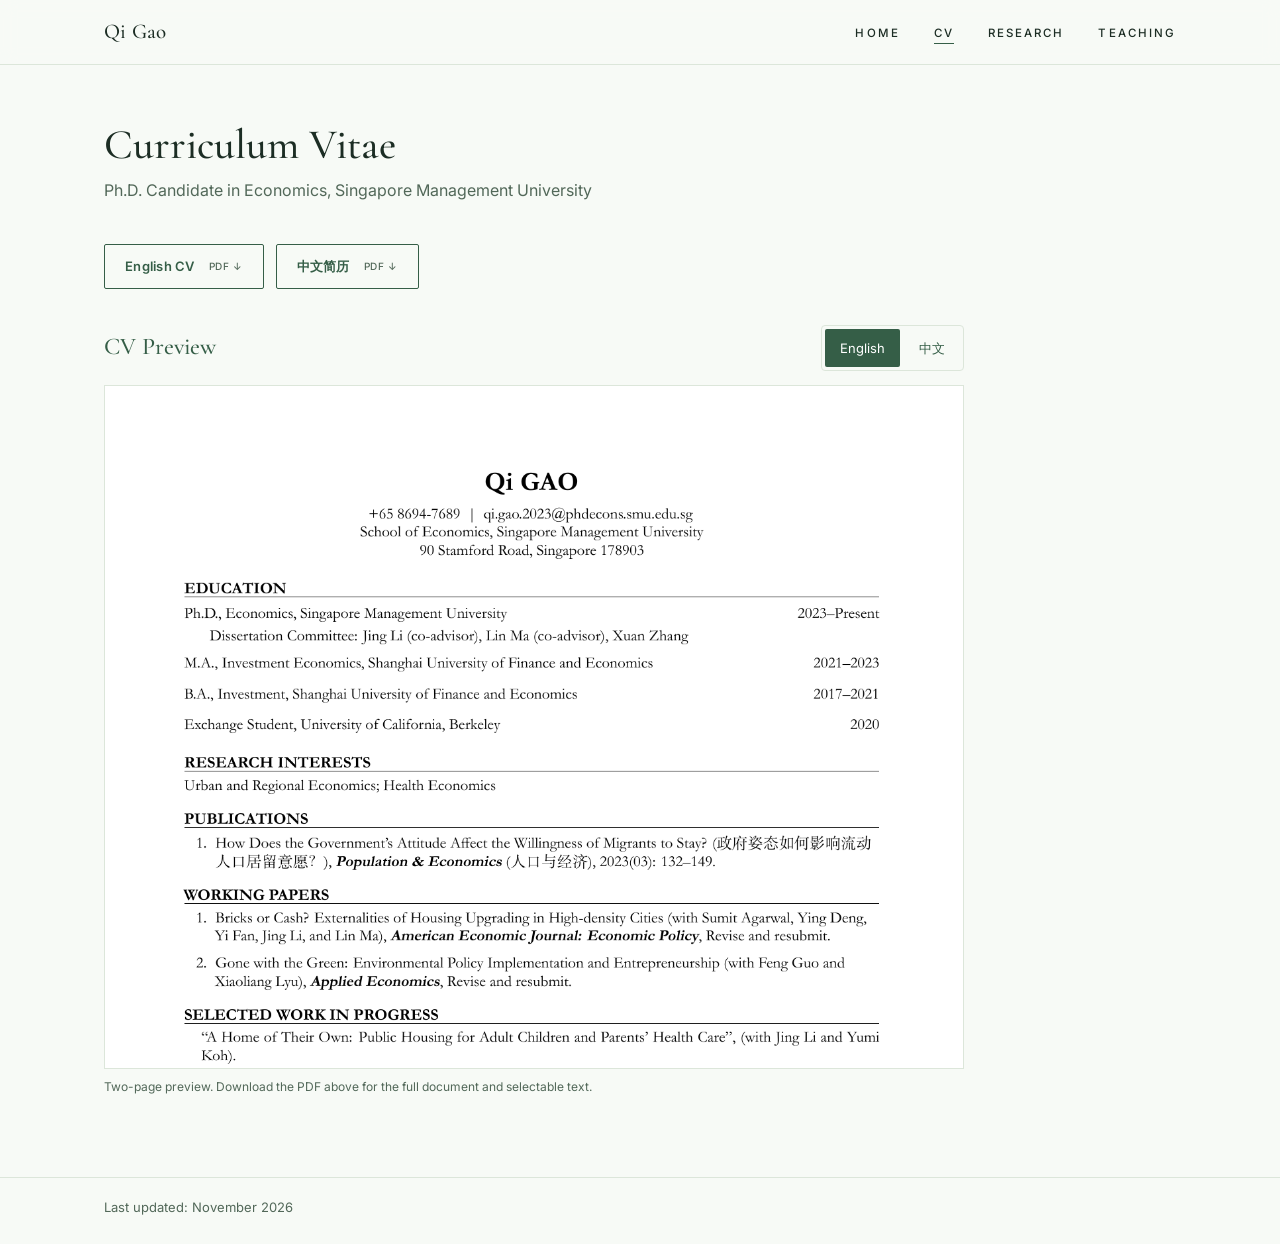
==== cv.html @ eed4ba55 "Update website" ====
<!doctype html>
<html lang="en">
<head>
  <meta charset="utf-8">
  <meta name="viewport" content="width=device-width, initial-scale=1">
  <meta name="theme-color" content="#f7faf6">
  <title>CV | Qi Gao</title>
  <meta name="description" content="Download and preview Qi Gao’s curriculum vitae in English and Chinese.">
  <link rel="preconnect" href="https://fonts.googleapis.com">
  <link rel="preconnect" href="https://fonts.gstatic.com" crossorigin>
  <link rel="stylesheet" href="https://fonts.googleapis.com/css2?family=Cormorant+Garamond:wght@500;600&amp;family=Inter:wght@400;500;600;700&amp;display=swap">
  <link rel="stylesheet" href="style.css?v=20261111-2">
  <script src="site.js?v=20261111" defer></script>
</head>
<body>
  <a class="skip-link" href="#main">Skip to content</a>
  <header class="topbar">
    <div class="inner">
      <a class="logo" href="index.html">Qi Gao</a>
      <nav class="navigation" aria-label="Main navigation">
        <button class="menu-toggle" type="button" aria-label="Open menu" aria-controls="primary-menu" aria-expanded="false">
          <span></span><span></span><span></span>
        </button>
        <ul class="menu" id="primary-menu">
          <li><a href="index.html">Home</a></li>
          <li><a href="cv.html" aria-current="page">CV</a></li>
          <li><a href="research.html">Research</a></li>
          <li><a href="teaching.html">Teaching</a></li>
        </ul>
      </nav>
    </div>
  </header>

  <main id="main">
<section class="page cv-page">
  <h1>Curriculum Vitae</h1>
  <p class="lede">Ph.D. Candidate in Economics, Singapore Management University</p>
  <div class="cv-downloads" aria-label="Download curriculum vitae">
    <a class="button" href="GaoQi.pdf" download="GaoQi.pdf">English CV <span class="file-type">PDF ↓</span></a>
    <a class="button" href="GaoQi_zh.pdf" download="GaoQi_zh.pdf" lang="zh-CN" hreflang="zh-CN">中文简历 <span class="file-type">PDF ↓</span></a>
  </div>

  <div class="cv-preview-heading">
    <h2 id="preview-heading">CV Preview</h2>
    <div class="cv-switch" role="group" aria-label="CV preview language">
      <button type="button" data-cv="en" aria-pressed="true" aria-controls="cv-preview">English</button>
      <button type="button" data-cv="zh" aria-pressed="false" aria-controls="cv-preview" lang="zh-CN">中文</button>
    </div>
  </div>
  <p class="sr-only" id="preview-status" role="status">Showing the English CV.</p>
  <div class="cv-preview" id="cv-preview" role="region" tabindex="0" aria-label="English CV preview, two pages">
    <img src="assets/cv-preview/en-1.png" alt="English CV, page 1 of 2" width="1273" height="1800">
    <img src="assets/cv-preview/en-2.png" alt="English CV, page 2 of 2" width="1273" height="1800" loading="lazy">
  </div>
  <p class="preview-note">Two-page preview. Download the PDF above for the full document and selectable text.</p>



</section>
  </main>

  <footer class="footer">
    <p>Last updated: <time datetime="2026-11">November 2026</time></p>
  </footer>
</body>
</html>
---- style.css ----
/* Qi Gao — academic website
   Layout: translucent top bar; two-column hero on Home; single column on inner pages.
   Fonts: Cormorant Garamond (name, headings) + Inter (text).
   To change colors, edit the values in :root only. */
:root {
  --bg: #f7faf6;            /* page background */
  --ink: #1c2d24;           /* main text */
  --body: #344a3d;          /* paragraph text */
  --muted: #526859;         /* secondary text */
  --line: #dce6da;          /* borders */
  --accent: #355e47;          /* deep green: accents, headings, links */
  --accent-light: #b9ccb7;    /* photo frame, underlines */
  --accent-wash: #edf4eb;     /* badges, hover */
  --display: "Cormorant Garamond", "Playfair Display", Georgia, "Songti SC", serif;
  --sans: "Inter", -apple-system, "Helvetica Neue", Arial, "PingFang SC", "Microsoft YaHei", sans-serif;
}

* { box-sizing: border-box; }
html { -webkit-text-size-adjust: 100%; scroll-padding-top: 80px; }
body {
  margin: 0; color: var(--ink); font-family: var(--sans); font-size: 16px; line-height: 1.7;
  background-color: var(--bg);
  min-height: 100vh; display: flex; flex-direction: column;
}
img { max-width: 100%; display: block; }
a { color: var(--accent); text-decoration: none; border-bottom: 1px solid var(--accent-light); }
a:hover, a:focus-visible { color: var(--ink); border-bottom-color: var(--accent); }
:focus-visible { outline: 2px solid var(--accent); outline-offset: 3px; }

/* ===== Top bar ===== */
.topbar {
  position: sticky; top: 0; z-index: 10;
  background: rgba(247, 250, 246, 0.88); backdrop-filter: blur(8px); -webkit-backdrop-filter: blur(8px);
  border-bottom: 1px solid var(--line);
}
.topbar .inner {
  max-width: 1120px; margin: 0 auto; padding: 0 24px; height: 64px;
  display: flex; align-items: center; justify-content: space-between; gap: 16px;
}
.logo { font-family: var(--display); font-size: 21px; font-weight: 500; color: var(--ink); border: 0; letter-spacing: .2px; }
.logo .cn { margin-left: 8px; font-size: 18px; }
.logo:hover { color: var(--accent); }
.menu { list-style: none; margin: 0; padding: 0; display: flex; gap: 34px; }
.menu a {
  font-size: 11.5px; font-weight: 500; letter-spacing: .18em; text-transform: uppercase;
  color: var(--ink); border: 0; padding-bottom: 4px; position: relative;
}
.menu a::after {
  content: ""; position: absolute; left: 0; right: 0; bottom: 0; height: 1px;
  background: var(--accent); transform: scaleX(0); transition: transform .2s ease;
}
.menu a:hover::after, .menu a[aria-current="page"]::after { transform: scaleX(1); }
.menu-toggle {
  display: none; background: none; border: 0; padding: 11px; cursor: pointer; min-width: 44px; min-height: 44px; justify-content: center;
  flex-direction: column; gap: 5px;
}
.menu-toggle span { display: block; width: 22px; height: 1.5px; background: var(--ink); }

main { flex: 1; width: 100%; max-width: 1120px; margin: 0 auto; padding: 0 24px; }

/* ===== Home hero ===== */
.hero {
  display: grid; grid-template-columns: minmax(0, 1fr) 210px; gap: 64px; align-items: start;
  padding: 64px 0 76px;
}
.hero h1 { font-family: var(--sans); font-size: 34px; font-weight: 700; line-height: 1.3; margin: 0 0 22px; }
.hero p { margin: 0 0 16px; max-width: 66ch; color: var(--body); font-size: 15.7px; line-height: 1.85; }
.badge {
  display: inline-block; margin: 0 0 22px; padding: 3px 12px; border-radius: 999px;
  background: var(--accent-wash); color: var(--accent); font-size: 12.5px; font-weight: 600; letter-spacing: .06em;
}
.links { list-style: none; margin: 30px 0 0; padding: 0; display: flex; flex-wrap: wrap; gap: 14px 28px; }
.links a { display: inline-flex; align-items: center; gap: 8px; color: var(--ink); border: 0; font-size: 14px; }
.links a:hover { color: var(--accent); }
.links svg { width: 18px; height: 18px; fill: currentColor; flex: none; }

/* Photo with an offset frame */
.portrait { position: relative; width: 210px; max-width: 100%; justify-self: end; margin: 16px 10px 0 0; }
.portrait::before {
  content: ""; position: absolute; top: -9px; right: -9px; bottom: 9px; left: 9px;
  border: 1px solid var(--accent-light); border-radius: 2px;
}
.portrait img { position: relative; width: 100%; aspect-ratio: 3 / 4; object-fit: cover; border-radius: 2px; }

/* ===== Inner pages ===== */
.page { padding: 56px 0 80px; max-width: 860px; }
.page h1 { font-family: var(--display); font-size: 42px; font-weight: 500; line-height: 1.15; margin: 0 0 8px; }
.page .lede { color: var(--muted); margin: 0 0 40px; }
.page h2 {
  font-family: var(--display); font-size: 27px; font-weight: 500; color: var(--accent);
  margin: 44px 0 14px; padding-bottom: 8px; border-bottom: 1px solid var(--line);
}
.page h3 { font-size: 13px; font-weight: 600; letter-spacing: .12em; text-transform: uppercase; color: var(--muted); margin: 26px 0 10px; }

/* Papers */
.paper { padding: 18px 0 20px; border-bottom: 1px solid var(--line); }
.paper:last-child { border-bottom: 0; }
.paper .title { font-size: 17px; font-weight: 600; line-height: 1.5; margin: 0 0 4px; color: var(--ink); letter-spacing: normal; text-transform: none; }
.paper .meta { margin: 0; color: var(--muted); font-size: 14.5px; }
.paper .status { margin: 2px 0 0; color: var(--body); font-size: 14.5px; }
.paper .actions { display: flex; flex-wrap: wrap; gap: 6px 22px; margin: 10px 0 0; font-size: 14px; }
.paper details { font-size: 14.5px; }
.paper summary { cursor: pointer; color: var(--accent); list-style: none; display: inline; }
.paper summary::-webkit-details-marker { display: none; }
.paper summary::before { content: "+ "; }
.paper details[open] summary::before { content: "− "; }
.paper details p { margin: 10px 0 0; color: var(--body); line-height: 1.8; max-width: 70ch; }

/* Dated lists (teaching) */
.dated { list-style: none; margin: 0; padding: 0; }
.dated li { display: grid; grid-template-columns: 130px minmax(0, 1fr); gap: 16px; padding: 8px 0; border-bottom: 1px solid var(--line); }
.dated li:last-child { border-bottom: 0; }
.dated .when { color: var(--muted); font-variant-numeric: tabular-nums; font-size: 14.5px; }

/* CV page */
.button {
  display: inline-block; padding: 10px 20px; border: 1px solid var(--accent); border-radius: 2px;
  color: var(--accent); font-size: 13px; font-weight: 600; letter-spacing: .02em;
}
.button:hover { background: var(--accent); color: #ffffff; border-color: var(--accent); }
.cv-preview { width: 100%; height: 76vh; min-height: 480px; border: 1px solid var(--line); margin-top: 14px; background: #fff; overflow: auto; scrollbar-gutter: stable; }
.cv-preview img { width: 100%; height: auto; }
.cv-preview img + img { border-top: 8px solid var(--line); }
.preview-note { font-size: 12px; color: var(--muted); margin: 8px 0 0; }

.footer { border-top: 1px solid var(--line); }
.footer p { max-width: 1120px; margin: 0 auto; padding: 18px 24px 26px; color: var(--muted); font-size: 13px; }

@media (prefers-reduced-motion: reduce) { * { transition: none !important; } }

@media (max-width: 860px) {
  .hero { grid-template-columns: minmax(0, 1fr) 180px; gap: 32px; padding: 44px 0 64px; }
  .portrait { width: 180px; }
  .hero h1 { font-size: 30px; }
}
@media (max-width: 680px) {
  .topbar .inner { padding: 0 18px; }
  main { padding: 0 18px; }
  .menu-toggle { display: flex; }
  .menu {
    display: none; position: absolute; top: 64px; left: 0; right: 0;
    flex-direction: column; gap: 0; padding: 8px 18px 14px;
    background: rgba(247, 250, 246, 0.98); border-bottom: 1px solid var(--line);
  }
  .menu.open { display: flex; }
  .menu li a { display: block; padding: 12px 0; }
  .menu a::after { display: none; }
  .menu a[aria-current="page"] { color: var(--accent); }
  .page { padding: 40px 0 64px; }
  .page h1 { font-size: 34px; }
  .hero { grid-template-columns: 1fr; gap: 28px; }
  .portrait { justify-self: start; width: 160px; margin: 0 0 0 0; }
  .hero p a { overflow-wrap: anywhere; }
  .dated li { grid-template-columns: 1fr; gap: 0; }
}

/* Shared navigation and compact CV controls */
.navigation { display: flex; align-items: center; }
.skip-link { position: fixed; top: -100px; left: 18px; z-index: 20; background: var(--bg); padding: 10px 16px; }
.skip-link:focus { top: 10px; }
.sr-only { position: absolute; width: 1px; height: 1px; padding: 0; margin: -1px; overflow: hidden; clip-path: inset(50%); white-space: nowrap; border: 0; }
.hero .badge { color: var(--accent); font-size: 12.5px; line-height: 1.7; margin-bottom: 22px; }
.hero .name-cn { font-size: 20px; font-weight: 400; margin-left: 10px; color: var(--muted); vertical-align: middle; }
.file-type { font-size: 10px; font-weight: 500; letter-spacing: .06em; color: var(--muted); }
.button:hover .file-type { color: #fff; }
.original-title { margin: 4px 0 6px; font-size: 15px; color: var(--body); }
.course-level, .entry-detail { color: var(--muted); }
.entry-detail { display: inline-block; font-size: 14px; margin-top: 4px; }
.cv-downloads { display: flex; flex-wrap: wrap; gap: 12px; }
.cv-downloads .button { display: inline-flex; align-items: center; gap: 14px; min-height: 44px; }
.cv-preview-heading { display: flex; flex-wrap: wrap; align-items: center; justify-content: space-between; gap: 14px; margin-top: 36px; }
.cv-preview-heading h2 { margin: 0; padding: 0; border: 0; font-size: 24px; }
.cv-switch { display: flex; gap: 4px; padding: 3px; border: 1px solid var(--line); border-radius: 4px; }
.cv-switch button { font: inherit; font-size: 13px; color: var(--accent); border: 1px solid transparent; border-radius: 2px; background: transparent; padding: 7px 14px; min-height: 38px; cursor: pointer; }
.cv-switch button[aria-pressed="true"] { background: var(--accent); color: #fff; }
.cv-switch button:hover { border-color: var(--accent); }
.service-list { display: grid; grid-template-columns: 160px minmax(0, 1fr); gap: 14px 18px; margin: 20px 0 0; }
.service-list dt { color: var(--muted); font-size: 14px; }
.service-list dd { margin: 0; color: var(--body); }
@media (max-width: 680px) {
  .service-list { grid-template-columns: 1fr; gap: 4px; }
  .service-list dd { margin-bottom: 14px; }
  .cv-preview { height: 65vh; min-height: 360px; }
  .cv-switch button { min-height: 44px; }
}

/* Education follows the Home introduction. */
.page.home-education { padding-top: 0; }
.page.home-education h2 { margin-top: 0; }
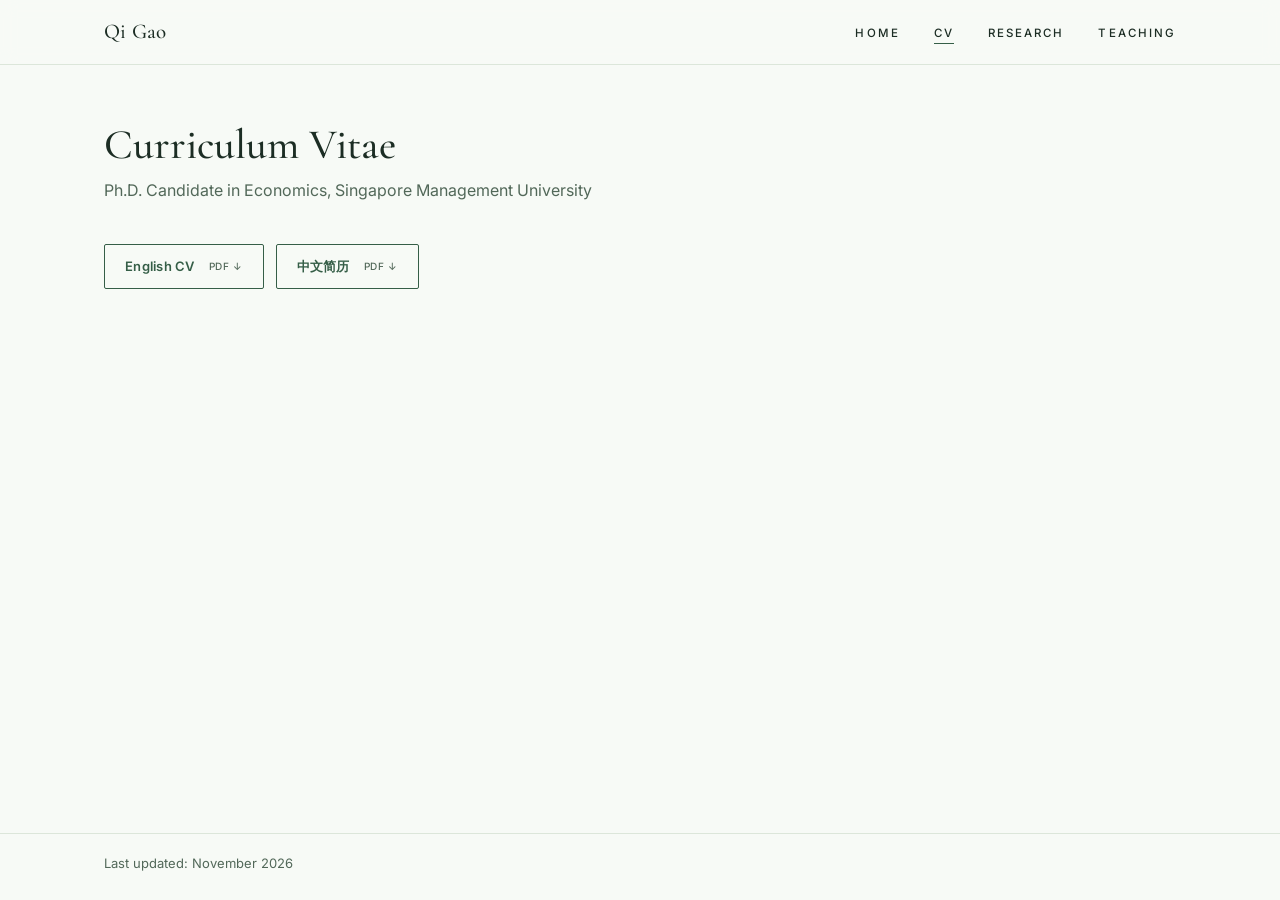
==== commit f2ca583a: "Add files via upload" ====
--- a/cv.html
+++ b/cv.html
@@ -3,26 +3,27 @@
 <head>
   <meta charset="utf-8">
   <meta name="viewport" content="width=device-width, initial-scale=1">
+  <meta name="robots" content="noindex, nofollow, noimageindex">
   <meta name="theme-color" content="#f7faf6">
   <title>CV | Qi Gao</title>
-  <meta name="description" content="Download and preview Qi Gao’s curriculum vitae in English and Chinese.">
+  <meta name="description" content="Download Qi Gao’s curriculum vitae in English and Chinese.">
   <link rel="preconnect" href="https://fonts.googleapis.com">
   <link rel="preconnect" href="https://fonts.gstatic.com" crossorigin>
   <link rel="stylesheet" href="https://fonts.googleapis.com/css2?family=Cormorant+Garamond:wght@500;600&amp;family=Inter:wght@400;500;600;700&amp;display=swap">
   <link rel="stylesheet" href="style.css?v=20261111-2">
-  <script src="site.js?v=20261111" defer></script>
+  <script src="site.js?v=20261112-no-preview" defer></script>
 </head>
 <body>
   <a class="skip-link" href="#main">Skip to content</a>
   <header class="topbar">
     <div class="inner">
-      <a class="logo" href="index.html">Qi Gao</a>
+      <a class="logo" href="index.html?v=20261111-home2">Qi Gao</a>
       <nav class="navigation" aria-label="Main navigation">
         <button class="menu-toggle" type="button" aria-label="Open menu" aria-controls="primary-menu" aria-expanded="false">
           <span></span><span></span><span></span>
         </button>
         <ul class="menu" id="primary-menu">
-          <li><a href="index.html">Home</a></li>
+          <li><a href="index.html?v=20261111-home2">Home</a></li>
           <li><a href="cv.html" aria-current="page">CV</a></li>
           <li><a href="research.html">Research</a></li>
           <li><a href="teaching.html">Teaching</a></li>
@@ -40,22 +41,6 @@
     <a class="button" href="GaoQi_zh.pdf" download="GaoQi_zh.pdf" lang="zh-CN" hreflang="zh-CN">中文简历 <span class="file-type">PDF ↓</span></a>
   </div>
 
-  <div class="cv-preview-heading">
-    <h2 id="preview-heading">CV Preview</h2>
-    <div class="cv-switch" role="group" aria-label="CV preview language">
-      <button type="button" data-cv="en" aria-pressed="true" aria-controls="cv-preview">English</button>
-      <button type="button" data-cv="zh" aria-pressed="false" aria-controls="cv-preview" lang="zh-CN">中文</button>
-    </div>
-  </div>
-  <p class="sr-only" id="preview-status" role="status">Showing the English CV.</p>
-  <div class="cv-preview" id="cv-preview" role="region" tabindex="0" aria-label="English CV preview, two pages">
-    <img src="assets/cv-preview/en-1.png" alt="English CV, page 1 of 2" width="1273" height="1800">
-    <img src="assets/cv-preview/en-2.png" alt="English CV, page 2 of 2" width="1273" height="1800" loading="lazy">
-  </div>
-  <p class="preview-note">Two-page preview. Download the PDF above for the full document and selectable text.</p>
-
-
-
 </section>
   </main>
 
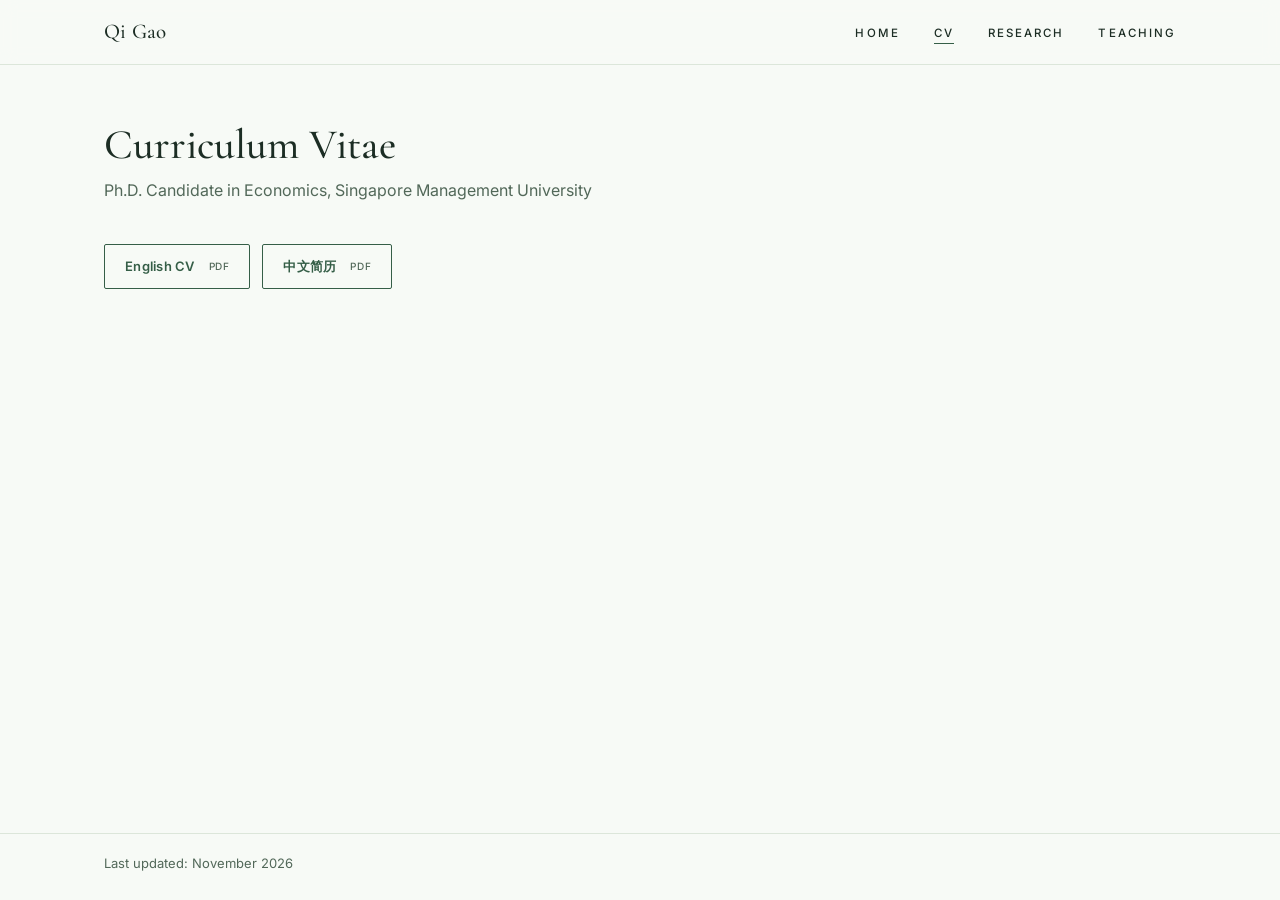
==== commit 70ec9433: "Add files via upload" ====
--- a/cv.html
+++ b/cv.html
@@ -6,7 +6,7 @@
   <meta name="robots" content="noindex, nofollow, noimageindex">
   <meta name="theme-color" content="#f7faf6">
   <title>CV | Qi Gao</title>
-  <meta name="description" content="Download Qi Gao’s curriculum vitae in English and Chinese.">
+  <meta name="description" content="View Qi Gao’s curriculum vitae in English and Chinese.">
   <link rel="preconnect" href="https://fonts.googleapis.com">
   <link rel="preconnect" href="https://fonts.gstatic.com" crossorigin>
   <link rel="stylesheet" href="https://fonts.googleapis.com/css2?family=Cormorant+Garamond:wght@500;600&amp;family=Inter:wght@400;500;600;700&amp;display=swap">
@@ -36,9 +36,9 @@
 <section class="page cv-page">
   <h1>Curriculum Vitae</h1>
   <p class="lede">Ph.D. Candidate in Economics, Singapore Management University</p>
-  <div class="cv-downloads" aria-label="Download curriculum vitae">
-    <a class="button" href="GaoQi.pdf" download="GaoQi.pdf">English CV <span class="file-type">PDF ↓</span></a>
-    <a class="button" href="GaoQi_zh.pdf" download="GaoQi_zh.pdf" lang="zh-CN" hreflang="zh-CN">中文简历 <span class="file-type">PDF ↓</span></a>
+  <div class="cv-downloads" aria-label="View curriculum vitae">
+    <a class="button" href="GaoQi.pdf">English CV <span class="file-type">PDF</span></a>
+    <a class="button" href="GaoQi_zh.pdf" lang="zh-CN" hreflang="zh-CN">中文简历 <span class="file-type">PDF</span></a>
   </div>
 
 </section>
--- a/style.css
+++ b/style.css
@@ -187,3 +187,7 @@
 /* Education follows the Home introduction. */
 .page.home-education { padding-top: 0; }
 .page.home-education h2 { margin-top: 0; }
+
+.copy-email { margin-left: 8px; font: inherit; font-size: 13px; cursor: pointer; min-height: 36px; }
+.copy-email:focus-visible { outline: 2px solid var(--accent); outline-offset: 3px; }
+#copy-email-status { display: inline-block; font-size: 13px; margin-left: 8px; }
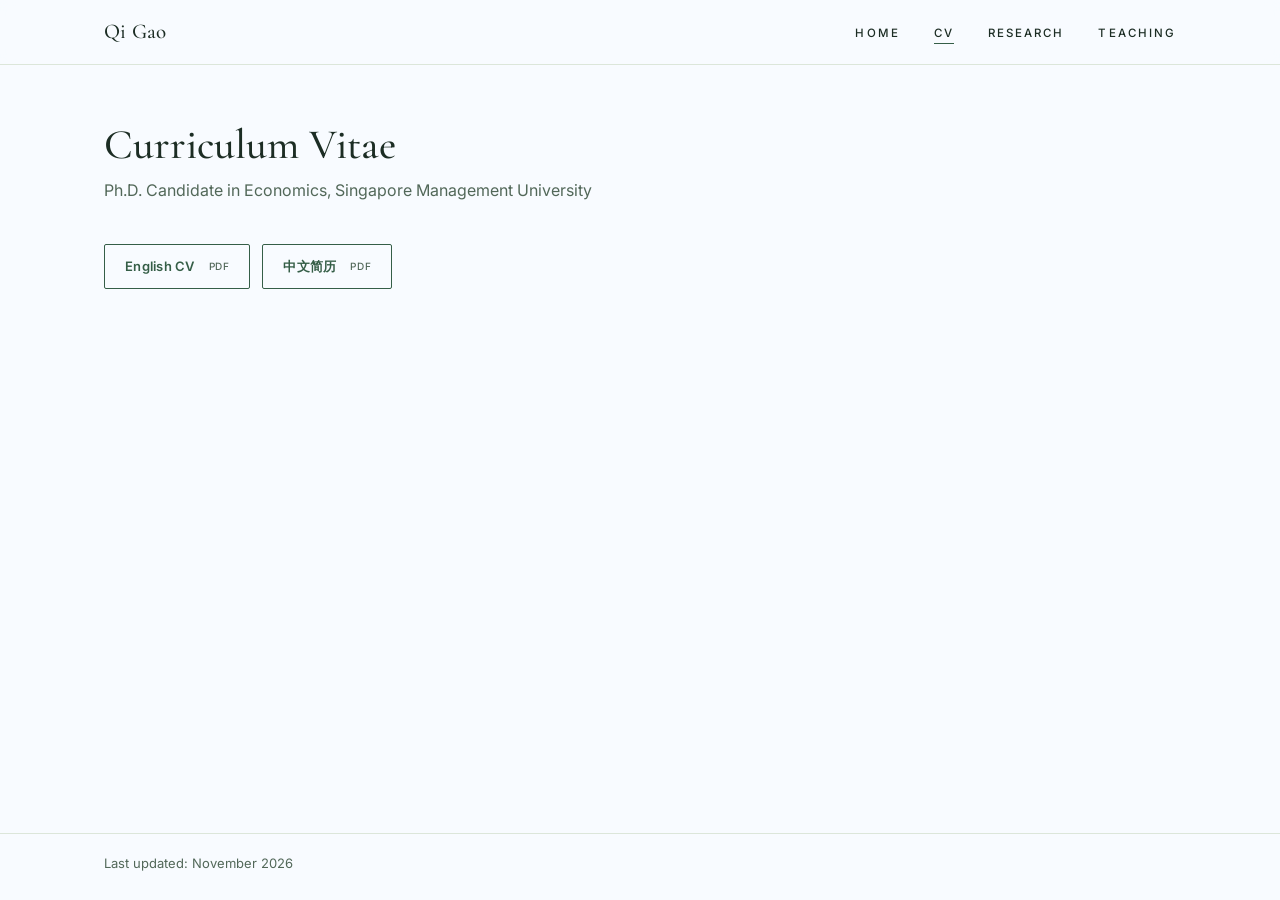
==== commit 9c685627: "Add files via upload" ====
--- a/cv.html
+++ b/cv.html
@@ -4,13 +4,13 @@
   <meta charset="utf-8">
   <meta name="viewport" content="width=device-width, initial-scale=1">
   <meta name="robots" content="noindex, nofollow, noimageindex">
-  <meta name="theme-color" content="#f7faf6">
+  <meta name="theme-color" content="#f8fbff">
   <title>CV | Qi Gao</title>
   <meta name="description" content="View Qi Gao’s curriculum vitae in English and Chinese.">
   <link rel="preconnect" href="https://fonts.googleapis.com">
   <link rel="preconnect" href="https://fonts.gstatic.com" crossorigin>
   <link rel="stylesheet" href="https://fonts.googleapis.com/css2?family=Cormorant+Garamond:wght@500;600&amp;family=Inter:wght@400;500;600;700&amp;display=swap">
-  <link rel="stylesheet" href="style.css?v=20261111-2">
+  <link rel="stylesheet" href="style.css?v=20261125-lightblue">
   <script src="site.js?v=20261112-no-preview" defer></script>
 </head>
 <body>
--- a/style.css
+++ b/style.css
@@ -3,7 +3,7 @@
    Fonts: Cormorant Garamond (name, headings) + Inter (text).
    To change colors, edit the values in :root only. */
 :root {
-  --bg: #f7faf6;            /* page background */
+  --bg: #f8fbff;            /* page background */
   --ink: #1c2d24;           /* main text */
   --body: #344a3d;          /* paragraph text */
   --muted: #526859;         /* secondary text */
@@ -30,7 +30,7 @@
 /* ===== Top bar ===== */
 .topbar {
   position: sticky; top: 0; z-index: 10;
-  background: rgba(247, 250, 246, 0.88); backdrop-filter: blur(8px); -webkit-backdrop-filter: blur(8px);
+  background: rgba(248, 251, 255, 0.88); backdrop-filter: blur(8px); -webkit-backdrop-filter: blur(8px);
   border-bottom: 1px solid var(--line);
 }
 .topbar .inner {
@@ -140,7 +140,7 @@
   .menu {
     display: none; position: absolute; top: 64px; left: 0; right: 0;
     flex-direction: column; gap: 0; padding: 8px 18px 14px;
-    background: rgba(247, 250, 246, 0.98); border-bottom: 1px solid var(--line);
+    background: rgba(248, 251, 255, 0.98); border-bottom: 1px solid var(--line);
   }
   .menu.open { display: flex; }
   .menu li a { display: block; padding: 12px 0; }
@@ -188,6 +188,3 @@
 .page.home-education { padding-top: 0; }
 .page.home-education h2 { margin-top: 0; }
 
-.copy-email { margin-left: 8px; font: inherit; font-size: 13px; cursor: pointer; min-height: 36px; }
-.copy-email:focus-visible { outline: 2px solid var(--accent); outline-offset: 3px; }
-#copy-email-status { display: inline-block; font-size: 13px; margin-left: 8px; }
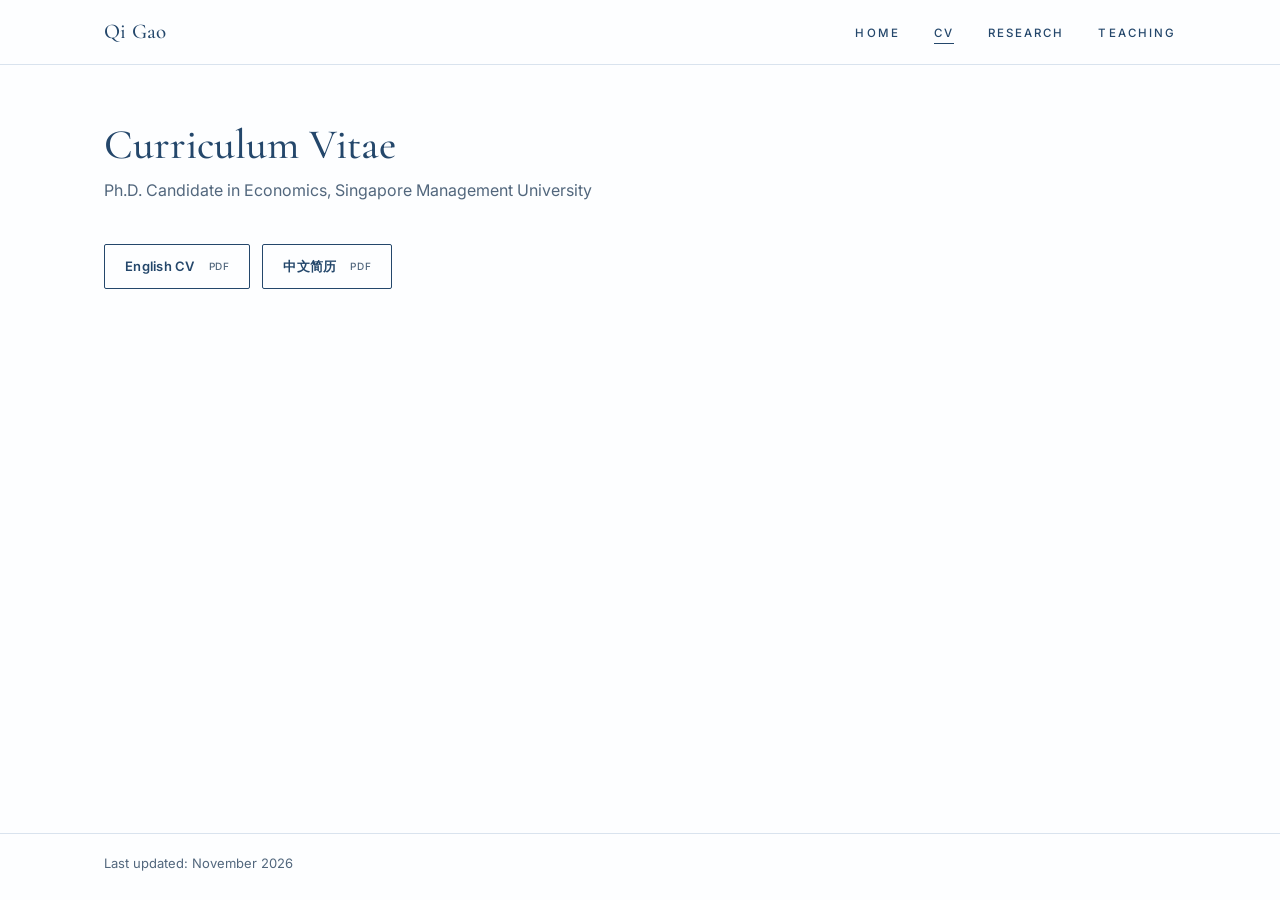
==== commit c9bc5301: "Add files via upload" ====
--- a/cv.html
+++ b/cv.html
@@ -4,13 +4,13 @@
   <meta charset="utf-8">
   <meta name="viewport" content="width=device-width, initial-scale=1">
   <meta name="robots" content="noindex, nofollow, noimageindex">
-  <meta name="theme-color" content="#f8fbff">
+  <meta name="theme-color" content="#fdfeff">
   <title>CV | Qi Gao</title>
   <meta name="description" content="View Qi Gao’s curriculum vitae in English and Chinese.">
   <link rel="preconnect" href="https://fonts.googleapis.com">
   <link rel="preconnect" href="https://fonts.gstatic.com" crossorigin>
   <link rel="stylesheet" href="https://fonts.googleapis.com/css2?family=Cormorant+Garamond:wght@500;600&amp;family=Inter:wght@400;500;600;700&amp;display=swap">
-  <link rel="stylesheet" href="style.css?v=20261125-lightblue">
+  <link rel="stylesheet" href="style.css?v=20261125-medium-photo">
   <script src="site.js?v=20261112-no-preview" defer></script>
 </head>
 <body>
--- a/style.css
+++ b/style.css
@@ -3,14 +3,14 @@
    Fonts: Cormorant Garamond (name, headings) + Inter (text).
    To change colors, edit the values in :root only. */
 :root {
-  --bg: #f8fbff;            /* page background */
-  --ink: #1c2d24;           /* main text */
-  --body: #344a3d;          /* paragraph text */
-  --muted: #526859;         /* secondary text */
-  --line: #dce6da;          /* borders */
-  --accent: #355e47;          /* deep green: accents, headings, links */
-  --accent-light: #b9ccb7;    /* photo frame, underlines */
-  --accent-wash: #edf4eb;     /* badges, hover */
+  --bg: #fdfeff;            /* page background */
+  --ink: #24476b;           /* main text */
+  --body: #243447;          /* paragraph text */
+  --muted: #52677d;         /* secondary text */
+  --line: #d9e3ee;          /* borders */
+  --accent: #24476b;          /* navy blue: accents, headings, links */
+  --accent-light: #bdcede;    /* photo frame, underlines */
+  --accent-wash: #eaf2fa;     /* badges, hover */
   --display: "Cormorant Garamond", "Playfair Display", Georgia, "Songti SC", serif;
   --sans: "Inter", -apple-system, "Helvetica Neue", Arial, "PingFang SC", "Microsoft YaHei", sans-serif;
 }
@@ -18,10 +18,11 @@
 * { box-sizing: border-box; }
 html { -webkit-text-size-adjust: 100%; scroll-padding-top: 80px; }
 body {
-  margin: 0; color: var(--ink); font-family: var(--sans); font-size: 16px; line-height: 1.7;
+  margin: 0; color: var(--body); font-family: var(--sans); font-size: 16px; line-height: 1.7;
   background-color: var(--bg);
   min-height: 100vh; display: flex; flex-direction: column;
 }
+h1, h2, h3 { color: var(--ink); }
 img { max-width: 100%; display: block; }
 a { color: var(--accent); text-decoration: none; border-bottom: 1px solid var(--accent-light); }
 a:hover, a:focus-visible { color: var(--ink); border-bottom-color: var(--accent); }
@@ -30,7 +31,7 @@
 /* ===== Top bar ===== */
 .topbar {
   position: sticky; top: 0; z-index: 10;
-  background: rgba(248, 251, 255, 0.88); backdrop-filter: blur(8px); -webkit-backdrop-filter: blur(8px);
+  background: rgba(253, 254, 255, 0.88); backdrop-filter: blur(8px); -webkit-backdrop-filter: blur(8px);
   border-bottom: 1px solid var(--line);
 }
 .topbar .inner {
@@ -60,7 +61,7 @@
 
 /* ===== Home hero ===== */
 .hero {
-  display: grid; grid-template-columns: minmax(0, 1fr) 210px; gap: 64px; align-items: start;
+  display: grid; grid-template-columns: minmax(0, 1fr) 180px; gap: 64px; align-items: start;
   padding: 64px 0 76px;
 }
 .hero h1 { font-family: var(--sans); font-size: 34px; font-weight: 700; line-height: 1.3; margin: 0 0 22px; }
@@ -75,12 +76,12 @@
 .links svg { width: 18px; height: 18px; fill: currentColor; flex: none; }
 
 /* Photo with an offset frame */
-.portrait { position: relative; width: 210px; max-width: 100%; justify-self: end; margin: 16px 10px 0 0; }
+.portrait { position: relative; width: 180px; max-width: 100%; justify-self: end; margin: 16px 10px 0 0; }
 .portrait::before {
   content: ""; position: absolute; top: -9px; right: -9px; bottom: 9px; left: 9px;
   border: 1px solid var(--accent-light); border-radius: 2px;
 }
-.portrait img { position: relative; width: 100%; aspect-ratio: 3 / 4; object-fit: cover; border-radius: 2px; }
+.portrait img { position: relative; width: 100%; height: auto; aspect-ratio: 3 / 4; object-fit: cover; border-radius: 2px; }
 
 /* ===== Inner pages ===== */
 .page { padding: 56px 0 80px; max-width: 860px; }
@@ -90,7 +91,7 @@
   font-family: var(--display); font-size: 27px; font-weight: 500; color: var(--accent);
   margin: 44px 0 14px; padding-bottom: 8px; border-bottom: 1px solid var(--line);
 }
-.page h3 { font-size: 13px; font-weight: 600; letter-spacing: .12em; text-transform: uppercase; color: var(--muted); margin: 26px 0 10px; }
+.page h3 { font-size: 13px; font-weight: 600; letter-spacing: .12em; text-transform: uppercase; color: var(--ink); margin: 26px 0 10px; }
 
 /* Papers */
 .paper { padding: 18px 0 20px; border-bottom: 1px solid var(--line); }
@@ -140,7 +141,7 @@
   .menu {
     display: none; position: absolute; top: 64px; left: 0; right: 0;
     flex-direction: column; gap: 0; padding: 8px 18px 14px;
-    background: rgba(248, 251, 255, 0.98); border-bottom: 1px solid var(--line);
+    background: rgba(253, 254, 255, 0.98); border-bottom: 1px solid var(--line);
   }
   .menu.open { display: flex; }
   .menu li a { display: block; padding: 12px 0; }
